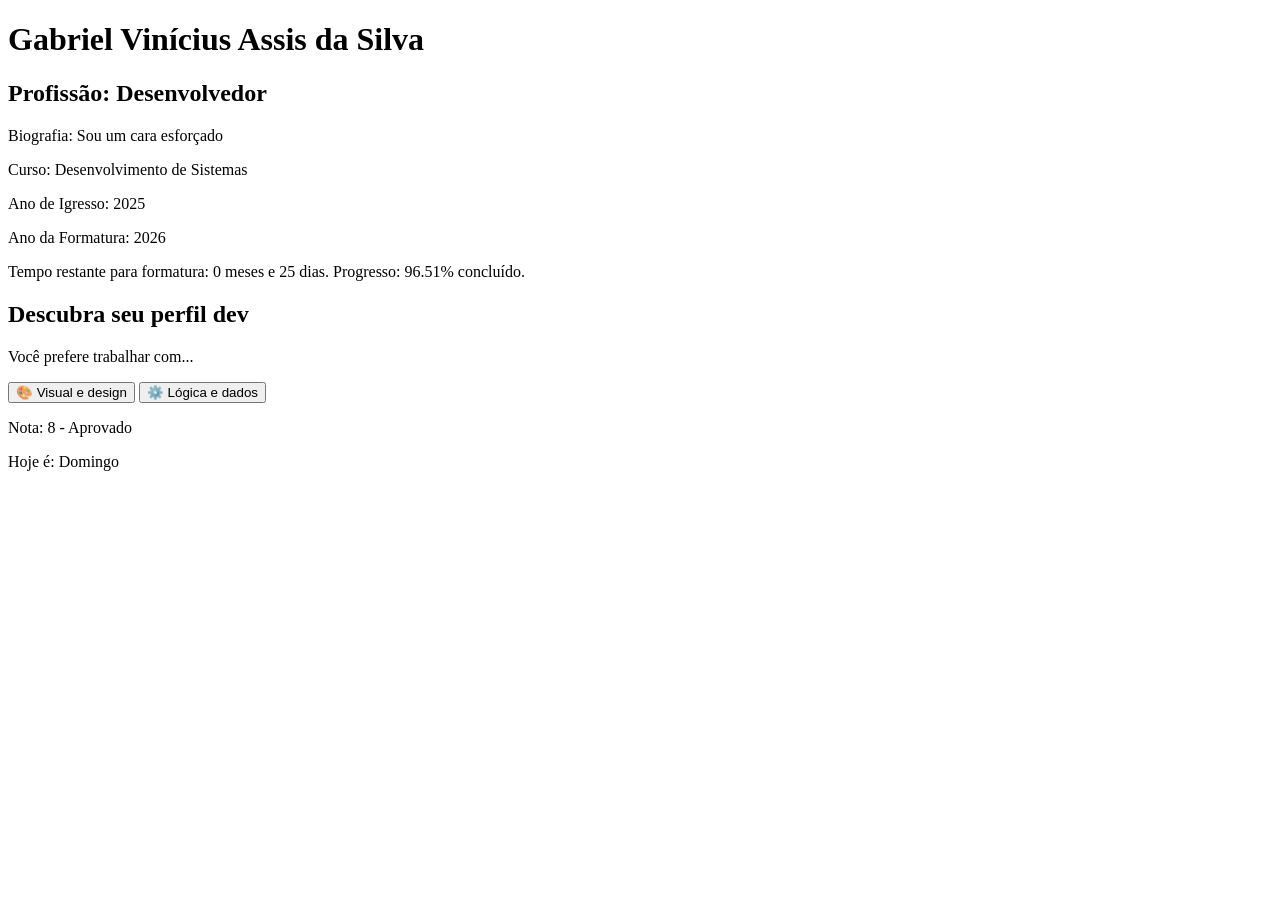
==== portifolio/pages/index.html @ f6652738 "Melhora a lógica de datas, corrige texto e adiciona um quiz de perfil" ====
<!DOCTYPE html>
<html lang="pt-BR">
<head>
    <meta charset="UTF-8">
    <meta name="viewport" content="width=device-width, initial-scale=1.0">
    <link rel="stylesheet" href="../styles/style.css">
    <title>Portifólio</title>
</head>
<body>

    <main>
        <h1 id="meuNome"></h1>
        <h2 id="tituloProfissional"></h2>
        <p id="minhaBio"></p>
        <p id="curso"></p>
        <p id="anoIgresso"></p>
        <p id="anoFormatura"></p>

        <p id="tempoRestanteParaFormatura"></p>

        <section id="quiz">
            <h2>Descubra seu perfil dev</h2>
            <p>Você prefere trabalhar com...</p>
    
            <button id="btn-visual">🎨 Visual e design</button>
            <button id="btn-logica">⚙️ Lógica e dados</button>
    
            <div id="resultado-quiz"></div>
        </section>
    </main>


    <script src="../scripts/script.js"></script>
</body>
</html>
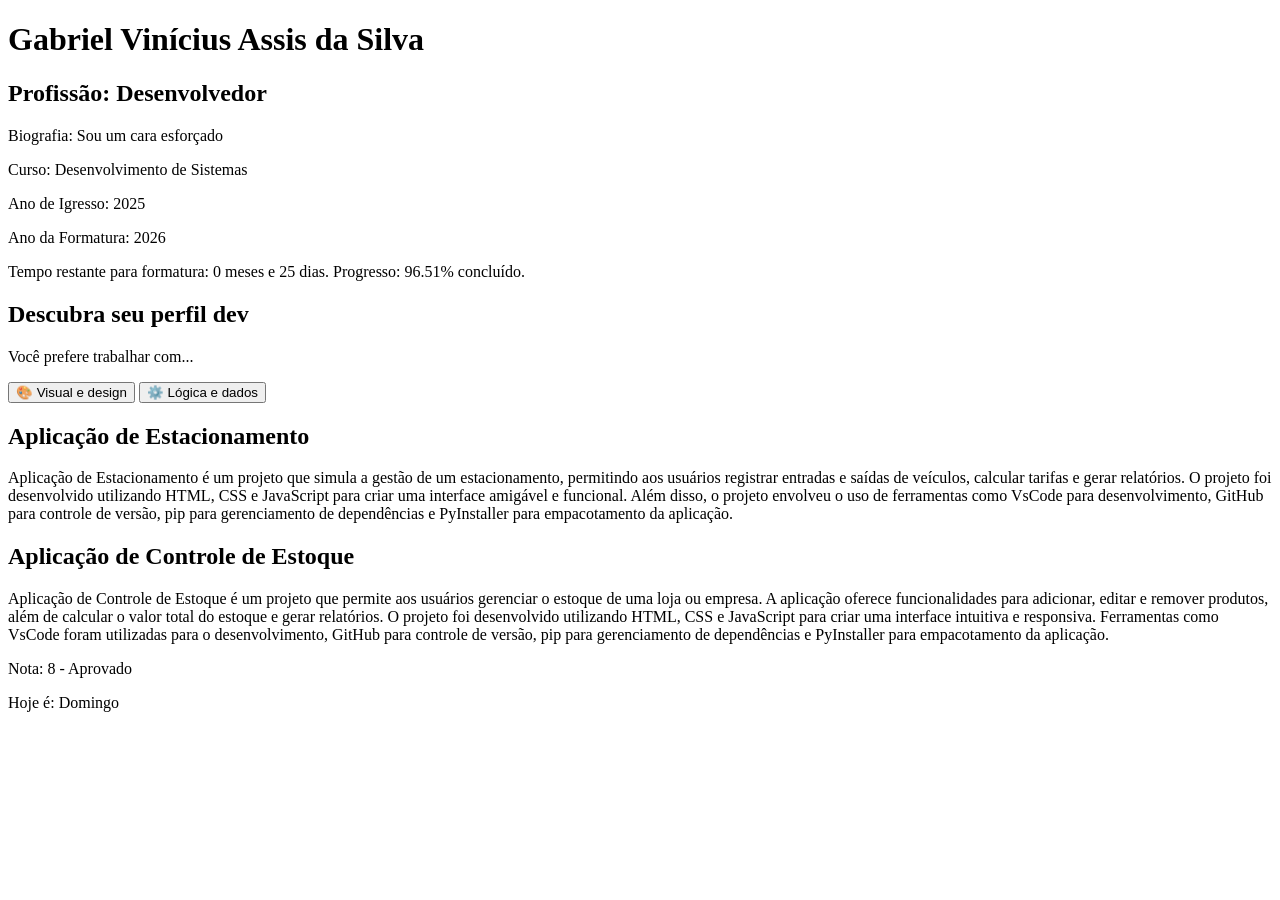
==== commit 5d5370f9: "Adiciona array de projetos e exibe descrições no HTML" ====
--- a/portifolio/pages/index.html
+++ b/portifolio/pages/index.html
@@ -27,6 +27,7 @@
     
             <div id="resultado-quiz"></div>
         </section>
+            <div id="container-projetos"></div>
     </main>
 
 
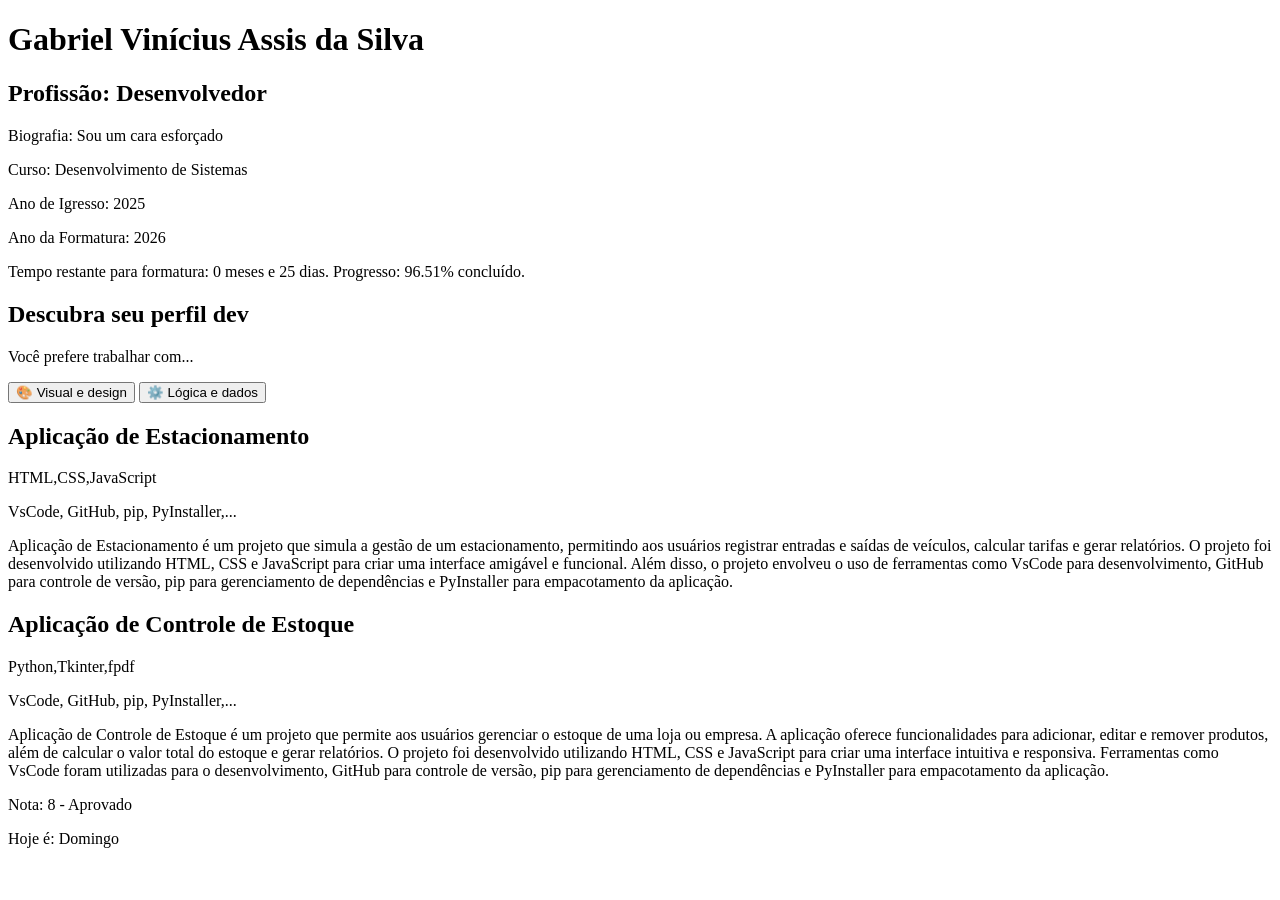
==== commit 6fe3f807: "Adição complementares de projetos em HTML" ====
--- a/portifolio/pages/index.html
+++ b/portifolio/pages/index.html
@@ -27,7 +27,7 @@
     
             <div id="resultado-quiz"></div>
         </section>
-            <div id="container-projetos"></div>
+            <div id="projetos"></div>
     </main>
 
 
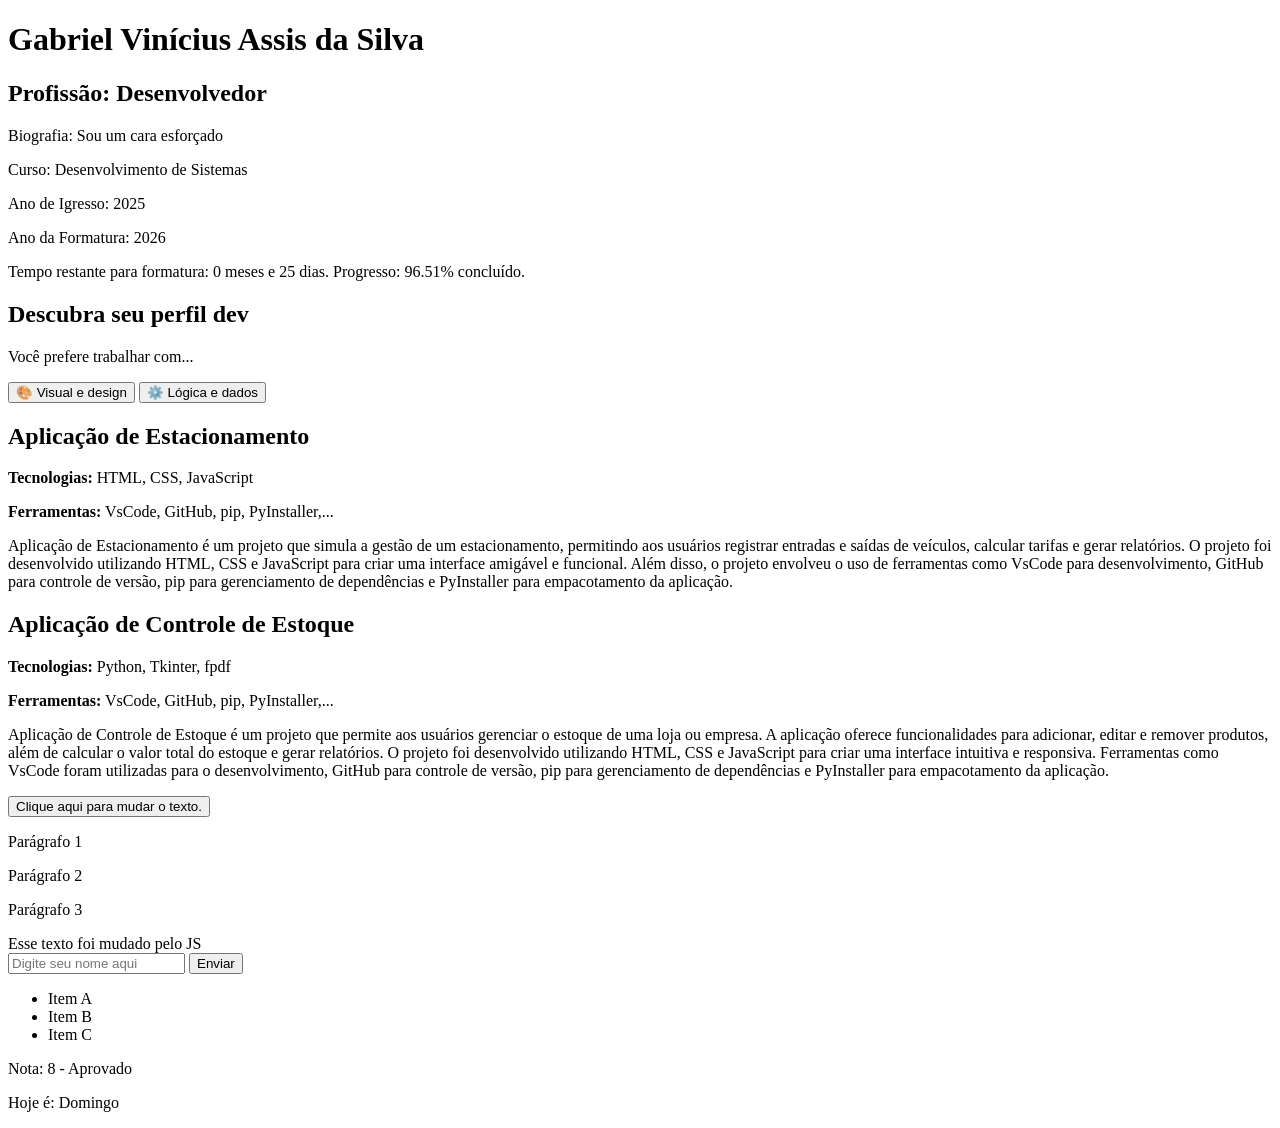
==== commit 267b6b3e: "adiciona interatividade com botões e entrada de texto" ====
--- a/portifolio/pages/index.html
+++ b/portifolio/pages/index.html
@@ -28,6 +28,22 @@
             <div id="resultado-quiz"></div>
         </section>
             <div id="projetos"></div>
+
+        <button id="mudaTexto">Clique aqui para mudar o texto.</button>
+        
+        <p class="paragrafo"> Parágrafo 1 </p>
+        <p class="paragrafo"> Parágrafo 2 </p>
+        <p class="paragrafo"> Parágrafo 3 </p>
+
+        <div id="caixa"> Sou uma caixa </div>
+        <input type="text" id="nome" name="usuario" placeholder="Digite seu nome aqui">
+        <button id="enviar">Enviar</button>
+
+        <ul>
+        <li>Item A</li>
+        <li>Item B</li>
+        <li>Item C</li>
+        </ul>
     </main>
 
 
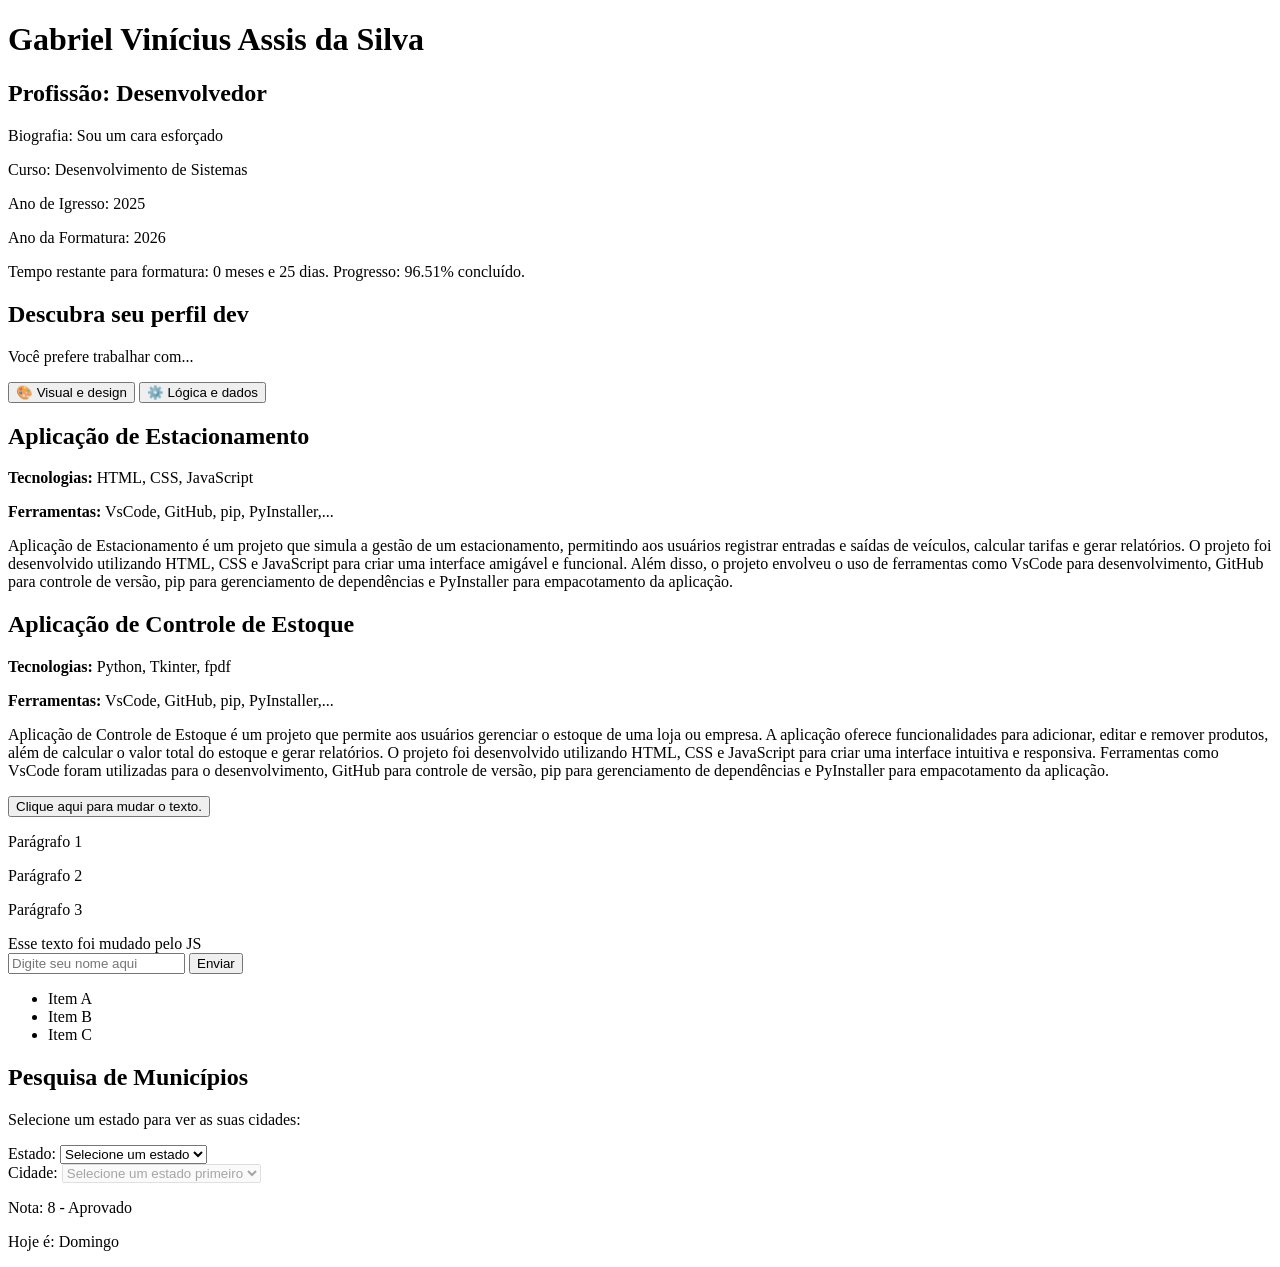
==== commit e1dbbeaf: "integra API do IBGE para busca e exibição de estados e municípios" ====
--- a/portifolio/pages/index.html
+++ b/portifolio/pages/index.html
@@ -44,6 +44,29 @@
         <li>Item B</li>
         <li>Item C</li>
         </ul>
+
+        <section id="localidades">
+            <h2>Pesquisa de Municípios</h2>
+            <p>Selecione um estado para ver as suas cidades:</p>
+    
+            <div class="campo-selecao">
+                <label for="select-estado">Estado:</label>
+                <select id="select-estado">
+                    <option value="">Selecione um estado</option>
+            </select>
+            </div>
+
+            <div class="campo-selecao">
+                <label for="select-cidade">Cidade:</label>
+                <select id="select-cidade" disabled>
+                    <option value="">Selecione um estado primeiro</option>
+                </select>
+            </div>
+
+            <div id="resultado-localidade" style="margin-top: 15px; font-weight: bold;">
+                <p id="texto-regiao"></p>
+            </div>
+        </section>
     </main>
 
 
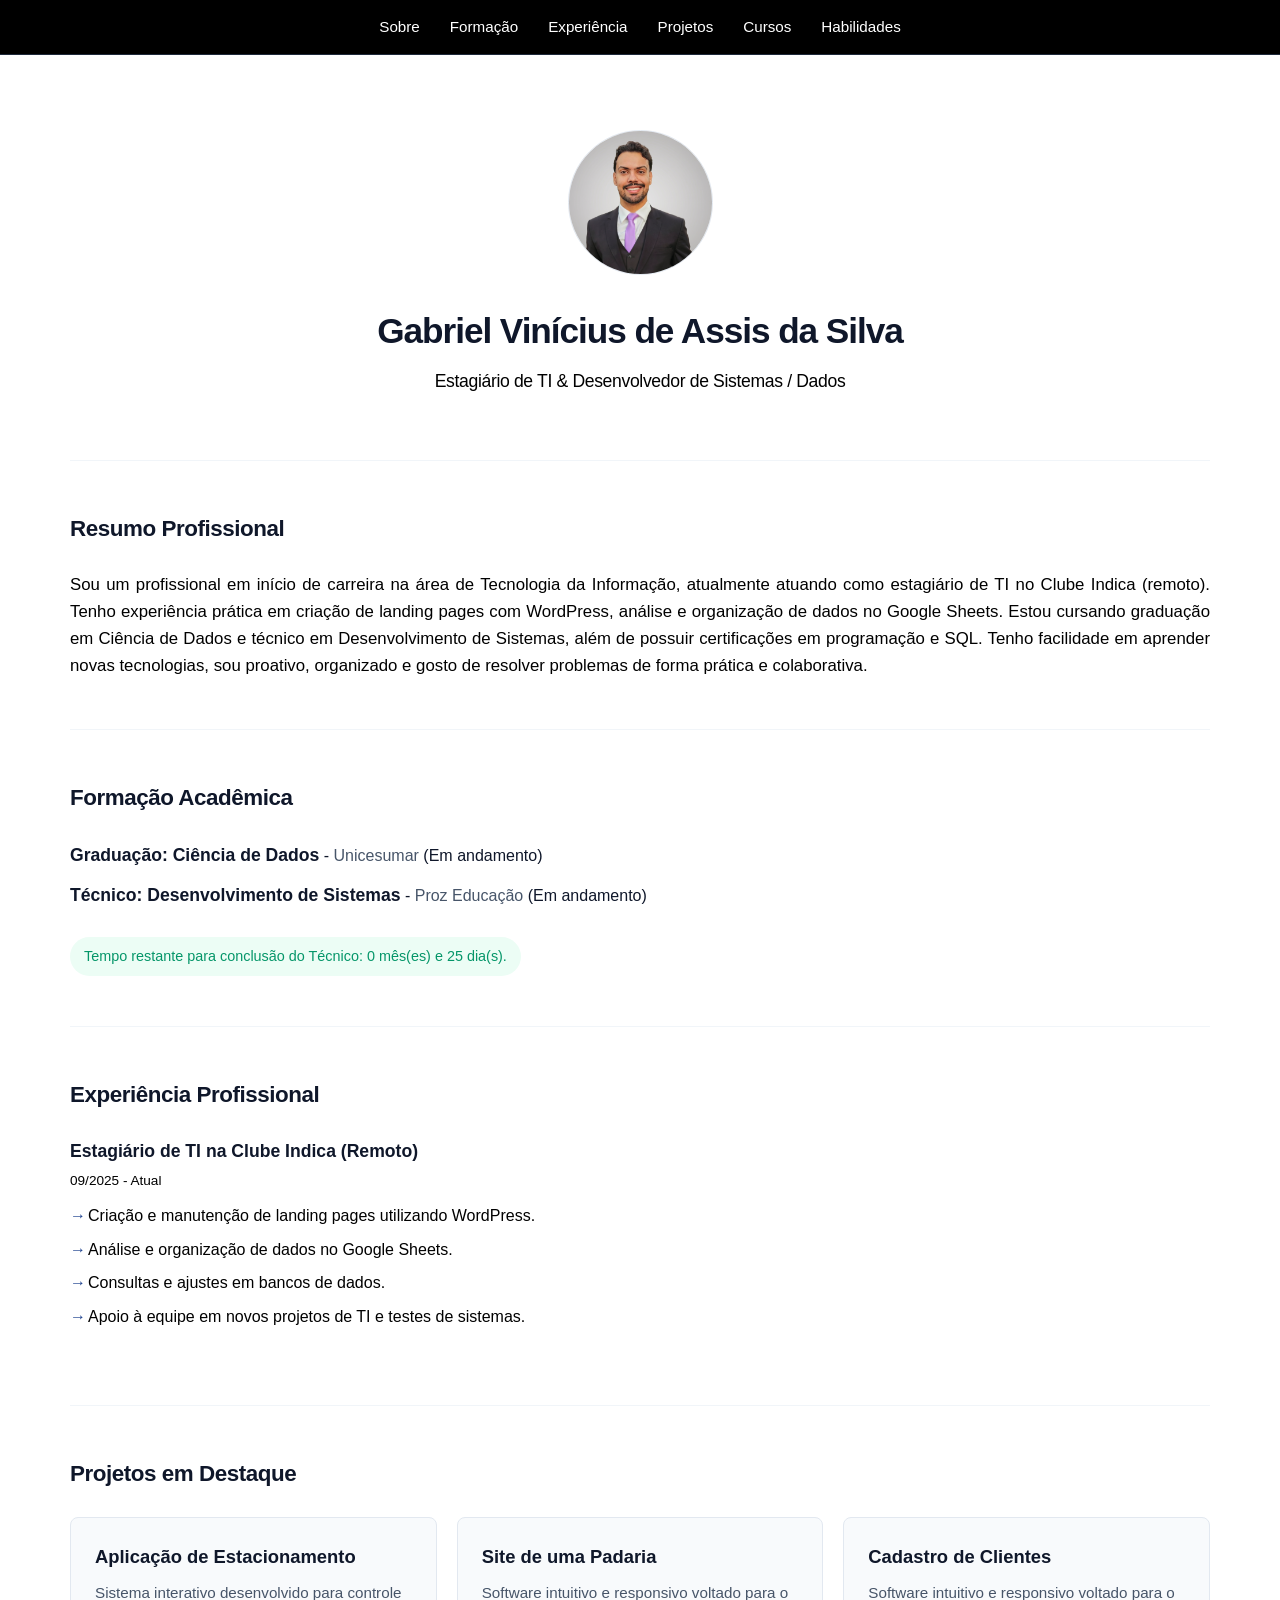
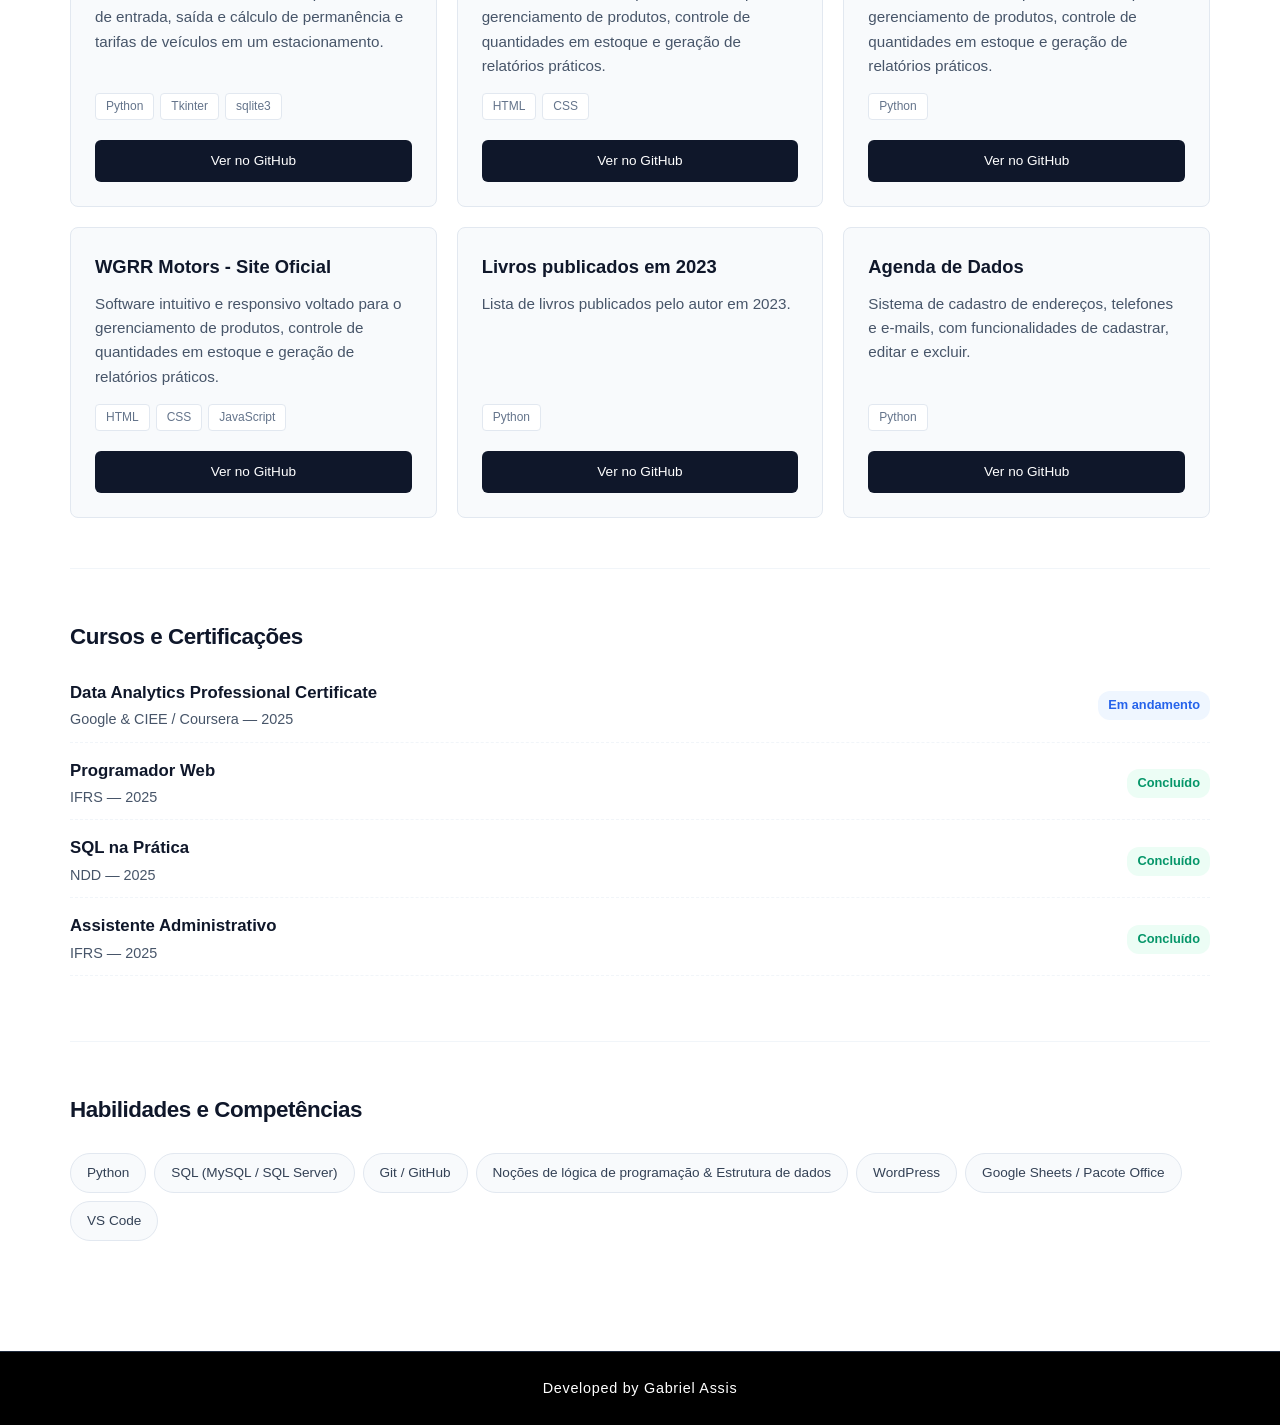
==== commit a015edd2: "expansão do conteúdo do portfólio com projetos e certificações" ====
--- a/portifolio/pages/index.html
+++ b/portifolio/pages/index.html
@@ -4,71 +4,65 @@
     <meta charset="UTF-8">
     <meta name="viewport" content="width=device-width, initial-scale=1.0">
     <link rel="stylesheet" href="../styles/style.css">
-    <title>Portifólio</title>
+    <title>Gabriel Vinícius | Portfólio</title>
 </head>
 <body>
 
-    <main>
-        <h1 id="meuNome"></h1>
-        <h2 id="tituloProfissional"></h2>
-        <p id="minhaBio"></p>
-        <p id="curso"></p>
-        <p id="anoIgresso"></p>
-        <p id="anoFormatura"></p>
+    <header class="navbar">
+        <div class="nav-container">
+            <a href="#sobre" class="nav-link">Sobre</a>
+            <a href="#formacao" class="nav-link">Formação</a>
+            <a href="#experiencia" class="nav-link">Experiência</a>
+            <a href="#projetos" class="nav-link">Projetos</a>
+            <a href="#certificacoes" class="nav-link">Cursos</a> <a href="#habilidades" class="nav-link">Habilidades</a>
+        </div>
+    </header>
 
-        <p id="tempoRestanteParaFormatura"></p>
+    <main class="site-container">
+        
+        <section id="perfil-topo">
+            <img src="../img/foto_perfil.png" alt="Foto de Gabriel Vinícius" id="foto-perfil">
+            <h1 id="meuNome"></h1>
+            <h2 id="tituloProfissional"></h2>
+        </section>
 
-        <section id="quiz">
-            <h2>Descubra seu perfil dev</h2>
-            <p>Você prefere trabalhar com...</p>
+        <section id="sobre" class="secao-conteudo">
+            <h2>Resumo Profissional</h2>
+            <p id="resumoProfissional"></p>
+        </section>
+
+        <section id="formacao" class="secao-conteudo">
+            <h2>Formação Acadêmica</h2>
+            <div id="lista-formacao"></div>
+            <p id="tempoRestanteParaFormatura"></p>
+        </section>
+
+        <section id="experiencia" class="secao-conteudo">
+            <h2>Experiência Profissional</h2>
+            <div id="lista-experiencia"></div>
+        </section>
+
+        <section id="projetos" class="secao-conteudo">
+            <h2>Projetos em Destaque</h2>
+            <div id="cards-projetos-container"></div>
+        </section>
+
+        <section id="certificacoes" class="secao-conteudo">
+            <h2>Cursos e Certificações</h2>
+            <div id="lista-certificacoes"></div>
+        </section>
+
+        <section id="habilidades" class="secao-conteudo">
+            <h2>Habilidades e Competências</h2>
+            <ul id="lista-habilidades"></ul>
+        </section>
+
+        
+    </main>
     
-            <button id="btn-visual">🎨 Visual e design</button>
-            <button id="btn-logica">⚙️ Lógica e dados</button>
-    
-            <div id="resultado-quiz"></div>
-        </section>
-            <div id="projetos"></div>
-
-        <button id="mudaTexto">Clique aqui para mudar o texto.</button>
-        
-        <p class="paragrafo"> Parágrafo 1 </p>
-        <p class="paragrafo"> Parágrafo 2 </p>
-        <p class="paragrafo"> Parágrafo 3 </p>
-
-        <div id="caixa"> Sou uma caixa </div>
-        <input type="text" id="nome" name="usuario" placeholder="Digite seu nome aqui">
-        <button id="enviar">Enviar</button>
-
-        <ul>
-        <li>Item A</li>
-        <li>Item B</li>
-        <li>Item C</li>
-        </ul>
-
-        <section id="localidades">
-            <h2>Pesquisa de Municípios</h2>
-            <p>Selecione um estado para ver as suas cidades:</p>
-    
-            <div class="campo-selecao">
-                <label for="select-estado">Estado:</label>
-                <select id="select-estado">
-                    <option value="">Selecione um estado</option>
-            </select>
-            </div>
-
-            <div class="campo-selecao">
-                <label for="select-cidade">Cidade:</label>
-                <select id="select-cidade" disabled>
-                    <option value="">Selecione um estado primeiro</option>
-                </select>
-            </div>
-
-            <div id="resultado-localidade" style="margin-top: 15px; font-weight: bold;">
-                <p id="texto-regiao"></p>
-            </div>
-        </section>
-    </main>
-
+    <footer class="site-footer">
+        <p>Developed by Gabriel Assis</p>
+    </footer>
 
     <script src="../scripts/script.js"></script>
 </body>
--- a/portifolio/styles/style.css
+++ b/portifolio/styles/style.css
@@ -0,0 +1,314 @@
+* {
+    margin: 0;
+    padding: 0;
+    box-sizing: border-box;
+}
+
+body {
+    font-family: -apple-system, BlinkMacSystemFont, "Segoe UI", Roboto, Helvetica, Arial, sans-serif;
+    background-color: #ffffff;
+    color: #0f172a;
+    line-height: 1.6;
+    padding-top: 70px;
+    /* Certifique-se de que NÃO existe nenhuma margem ou padding lateral aqui que afete o footer */
+}
+
+/* BARRA DE NAVEGAÇÃO FIXA NO TOPO */
+.navbar {
+    position: fixed;
+    top: 0;
+    left: 0;
+    width: 100%;
+    background-color: #000; 
+    border-bottom: 1px solid #1e293b; /* Borda sutil um pouco mais clara que o fundo */
+    z-index: 1000;
+}
+
+.nav-container {
+    max-width: 900px;
+    margin: 0 auto;
+    padding: 15px 20px;
+    display: flex;
+    justify-content: center;
+    gap: 30px;
+}
+
+.nav-link {
+    text-decoration: none;
+    color: #fff; 
+    font-size: 0.95rem;
+    font-weight: 500;
+    transition: color 0.2s ease;
+}
+
+.nav-link:hover {
+    color: #ffffff; 
+}
+
+/* CONTAINER CENTRAL DO CONTEÚDO */
+.site-container {
+    max-width: 1200px; /* Define o limite máximo que o texto pode crescer */
+    margin: 0 auto;   /* O "auto" calcula o espaço que sobrou e divide igualmente, centralizando tudo */
+    padding: 0 30px;  /* Garante um espaço de segurança de 30px nas laterais para telas menores */
+}
+
+/* SEÇÕES FLUIDAS */
+.secao-conteudo {
+    padding: 50px 0;
+    border-bottom: 1px solid #f1f5f9;
+}
+
+.secao-conteudo:last-of-type {
+    border-bottom: none;
+}
+
+h2 {
+    font-size: 1.4rem;
+    font-weight: 700;
+    color: #0f172a;
+    letter-spacing: -0.02em;
+    margin-bottom: 25px;
+}
+
+/* HEADER DO PERFIL (FOTO E NOME) */
+#perfil-topo {
+    text-align: center;
+    padding: 60px 0 40px 0;
+    border-bottom: 1px solid #f1f5f9;
+}
+
+#foto-perfil {
+    width: 145px;
+    height: 145px;
+    border-radius: 50%;
+    object-fit: cover;
+    margin-bottom: 20px;
+    border: 1px solid #e2e8f0;
+}
+
+#meuNome {
+    font-size: 2.2rem;
+    font-weight: 800;
+    color: #0f172a;
+    letter-spacing: -0.03em;
+    margin-bottom: 8px;
+}
+
+#tituloProfissional {
+    font-size: 1.1rem;
+    font-weight: 500;
+    color: #000;
+    text-transform: none;
+}
+
+/* RESUMO PROFISSIONAL */
+#resumoProfissional {
+    font-size: 1.05rem;
+    color: #000;
+    text-align: justify;
+}
+
+/* FORMAÇÃO E EXPERIÊNCIA */
+.item-formacao strong, .card-experiencia h3 {
+    font-size: 1.1rem;
+    color: #0f172a;
+    font-weight: 600;
+}
+
+.item-formacao span {
+    color: #475569;
+}
+
+.card-experiencia small {
+    display: block;
+    color: #000;
+    font-size: 0.85rem;
+    margin: 4px 0 12px 0;
+}
+
+.card-experiencia ul {
+    list-style-type: none;
+    padding-left: 0;
+}
+
+.card-experiencia ul li {
+    font-size: 1rem;
+    color: #000;
+    margin-bottom: 8px;
+    position: relative;
+    padding-left: 18px;
+}
+
+.card-experiencia ul li::before {
+    content: "→";
+    color: #224591; /* Detalhe em seta azul para as tarefas */
+    position: absolute;
+    left: 0;
+}
+
+#tempoRestanteParaFormatura {
+    margin-top: 15px;
+    font-size: 0.9rem;
+    color: #059669;
+    font-weight: 500;
+    background-color: #ecfdf5;
+    padding: 8px 14px;
+    border-radius: 20px;
+    display: inline-block;
+}
+
+/* SEÇÃO DE CARDS DE PROJETOS (GRID) */
+#cards-projetos-container {
+    display: grid;
+    grid-template-columns: repeat(auto-fit, minmax(280px, 1fr));
+    gap: 20px;
+    margin-top: 15px;
+}
+
+.card-projeto {
+    background-color: #f8fafc;
+    border: 1px solid #e2e8f0;
+    padding: 24px;
+    border-radius: 8px;
+    display: flex;
+    flex-direction: column;
+    justify-content: space-between;
+    transition: transform 0.2s ease, box-shadow 0.2s ease;
+}
+
+.card-projeto:hover {
+    transform: translateY(-4px); /* Efeito flutuante elegante */
+    box-shadow: 0 10px 15px -3px rgba(0, 0, 0, 0.05);
+    border-color: #cbd5e1;
+}
+
+.card-projeto h3 {
+    font-size: 1.15rem;
+    color: #0f172a;
+    margin-bottom: 10px;
+}
+
+.card-projeto p {
+    font-size: 0.95rem;
+    color: #475569;
+    margin-bottom: 15px;
+    flex-grow: 1;
+}
+
+.projeto-tags-container {
+    display: flex;
+    flex-wrap: wrap;
+    gap: 6px;
+    margin-bottom: 20px;
+}
+
+.projeto-tag {
+    background-color: #ffffff;
+    border: 1px solid #e2e8f0;
+    color: #64748b;
+    padding: 3px 10px;
+    border-radius: 4px;
+    font-size: 0.75rem;
+    font-weight: 500;
+}
+
+.btn-projeto {
+    display: inline-block;
+    text-align: center;
+    text-decoration: none;
+    background-color: #0f172a;
+    color: #ffffff;
+    padding: 10px 16px;
+    font-size: 0.85rem;
+    font-weight: 500;
+    border-radius: 6px;
+    transition: background-color 0.2s ease;
+}
+
+.btn-projeto:hover {
+    background-color: #102042;
+}
+
+/* HABILIDADES (CHIPS ARREDONDADOS) */
+#lista-habilidades {
+    display: flex;
+    flex-wrap: wrap;
+    gap: 8px;
+    list-style: none;
+    padding: 0;
+}
+
+.tag-habilidade {
+    background-color: #f8fafc;
+    color: #334155;
+    padding: 8px 16px;
+    border-radius: 20px;
+    font-size: 0.85rem;
+    font-weight: 500;
+    border: 1px solid #e2e8f0;
+    transition: all 0.2s ease;
+}
+
+.tag-habilidade:hover {
+    background-color: #e2e8f0;
+    color: #0f172a;
+}
+
+.site-footer {
+    width: 100%;
+    background-color: #000; /* Mesma cor escuro/grafite do header */
+    border-top: 1px solid #1e293b;
+    padding: 25px 0; /* Espaçamento interno vertical */
+    text-align: center;
+    
+    width: 100%; 
+    margin-top: 60px; /* Afastamento do conteúdo de cima */
+}
+
+.site-footer p {
+    color: #fff;
+    font-size: 0.9rem;
+    font-weight: 500;
+    letter-spacing: 0.05em;
+}
+
+/* AJUSTES PARA DISPOSITIVOS MÓVEIS (RESPONSIVIDADE) */
+@media (max-width: 767px) {
+    /* Faz o menu quebrar de linha caso falte espaço, evitando rolagem horizontal */
+    .nav-container {
+        gap: 10px;
+        flex-wrap: wrap; 
+        padding: 10px;
+    }
+
+    .nav-link {
+        font-size: 0.85rem;
+    }
+
+    /* Reduz as margens laterais no celular para o texto ter mais espaço */
+    .site-container {
+        padding: 0 15px; 
+    }
+
+    /* Diminui os espaços em branco entre as seções */
+    .secao-conteudo {
+        padding: 35px 0;
+    }
+
+    /* Ajusta o tamanho da foto e do nome para telas menores */
+    #foto-perfil {
+        width: 120px;
+        height: 120px;
+    }
+
+    #meuNome {
+        font-size: 1.8rem;
+    }
+
+    /* Os cards de experiência, formação e cursos ganham respiro no mobile */
+    .item-curso {
+        flex-direction: column;
+        align-items: flex-start !important;
+        gap: 10px;
+    }
+}
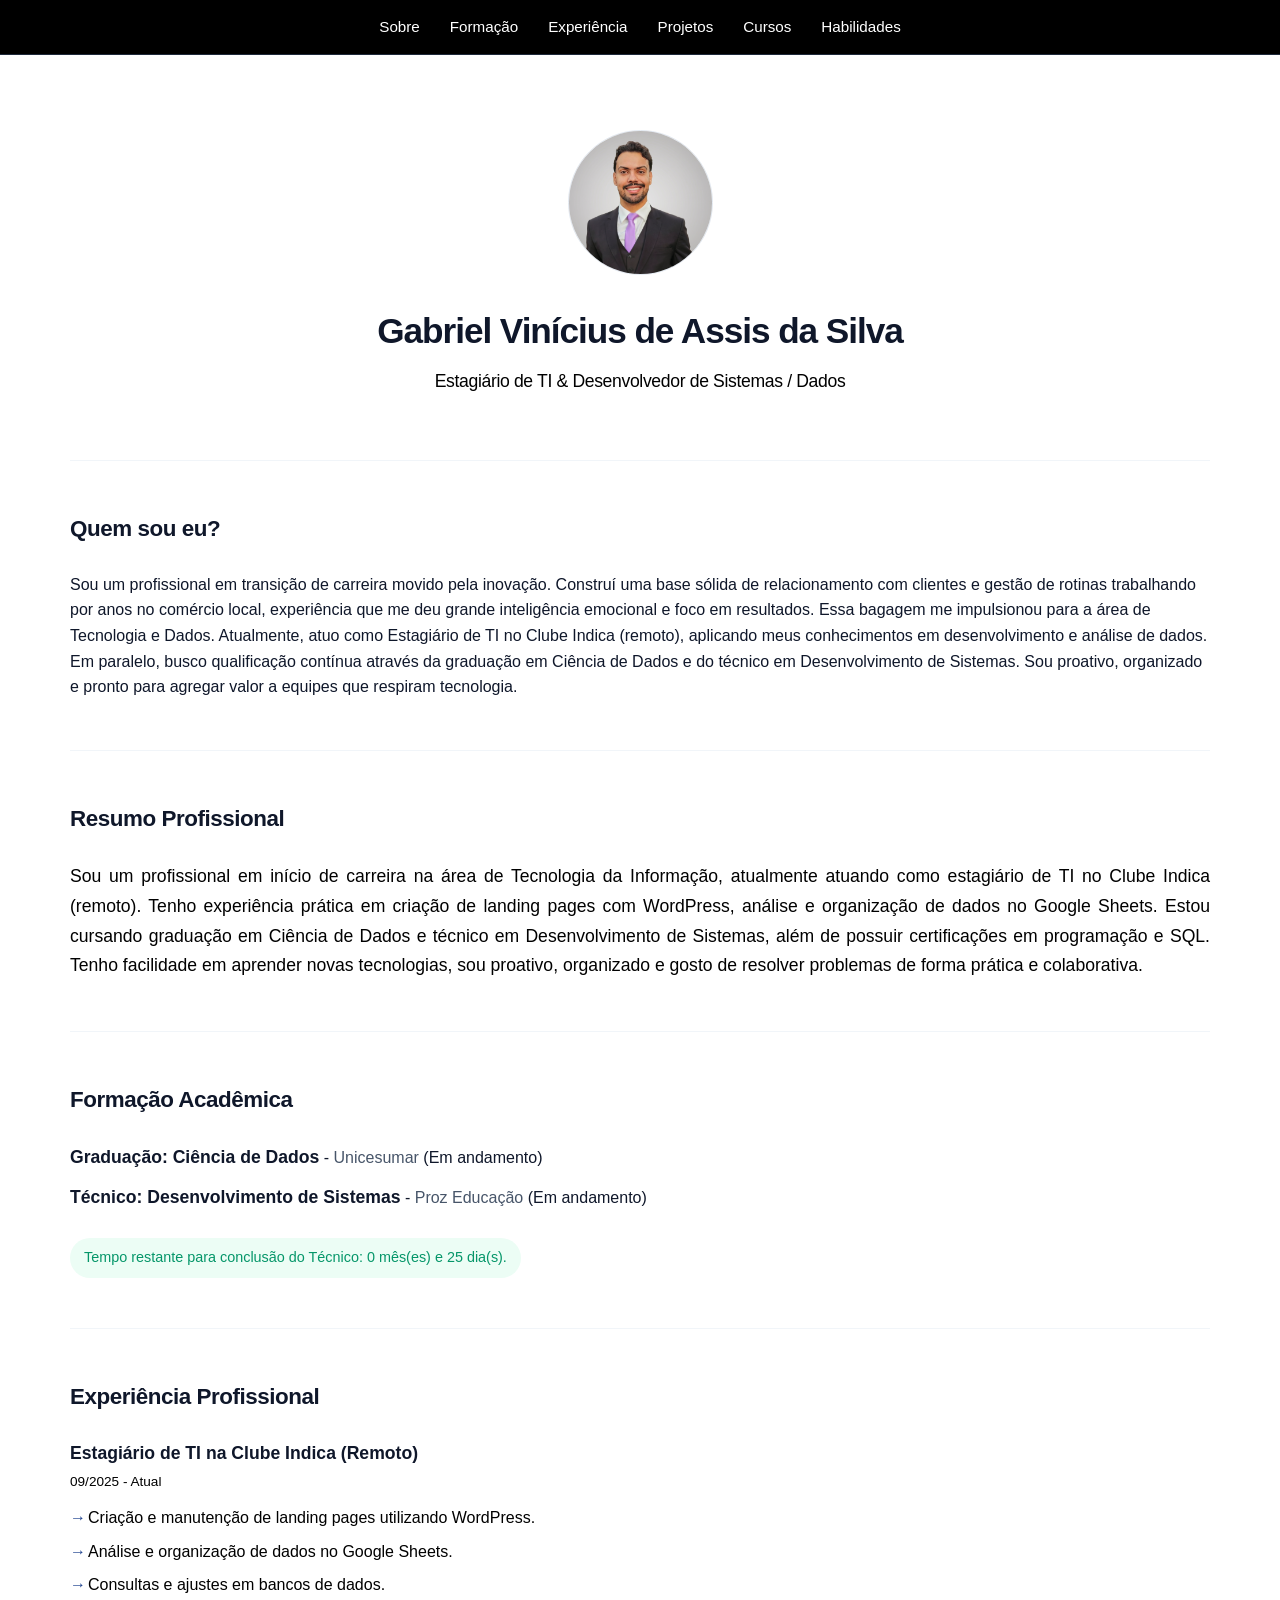
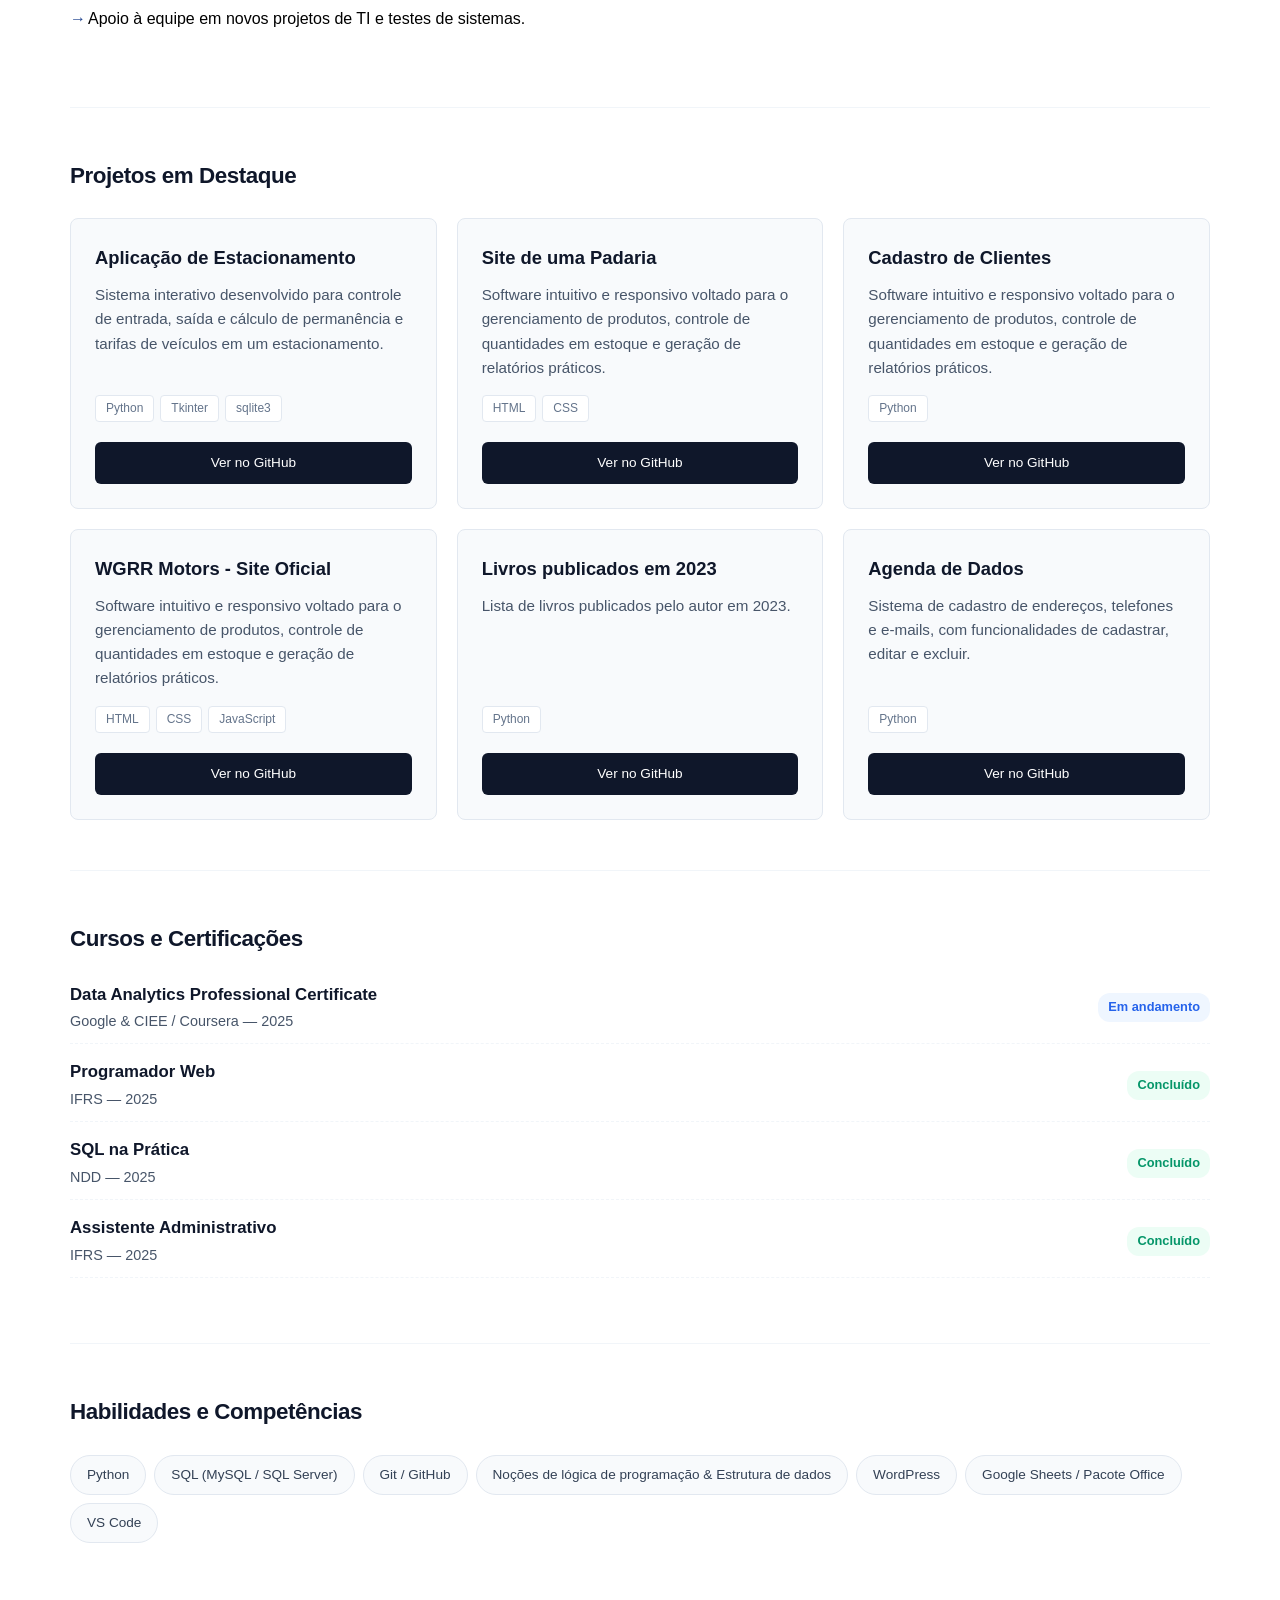
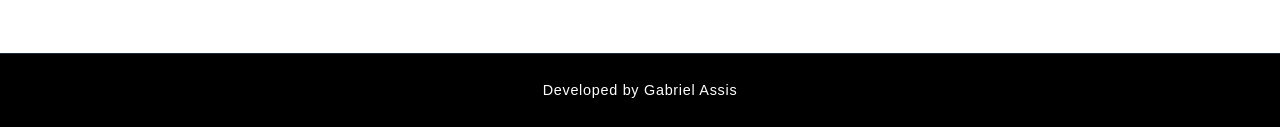
==== commit 68d4ff7f: "atualiza resumo da seção Sobre com storytelling e transição de carreira" ====
--- a/portifolio/pages/index.html
+++ b/portifolio/pages/index.html
@@ -24,6 +24,11 @@
             <img src="../img/foto_perfil.png" alt="Foto de Gabriel Vinícius" id="foto-perfil">
             <h1 id="meuNome"></h1>
             <h2 id="tituloProfissional"></h2>
+        </section>
+
+        <section id="sobre" class="secao-conteudo">
+            <h2>Quem sou eu?</h2>
+            <p id="resumoPessoal"></p>
         </section>
 
         <section id="sobre" class="secao-conteudo">
--- a/portifolio/styles/style.css
+++ b/portifolio/styles/style.css
@@ -103,9 +103,10 @@
 
 /* RESUMO PROFISSIONAL */
 #resumoProfissional {
-    font-size: 1.05rem;
+    font-size: 1.1rem; /* Texto ligeiramente maior para destacar a introdução */
     color: #000;
     text-align: justify;
+    line-height: 1.7; /* Mais espaço entre as linhas para facilitar a leitura */
 }
 
 /* FORMAÇÃO E EXPERIÊNCIA */
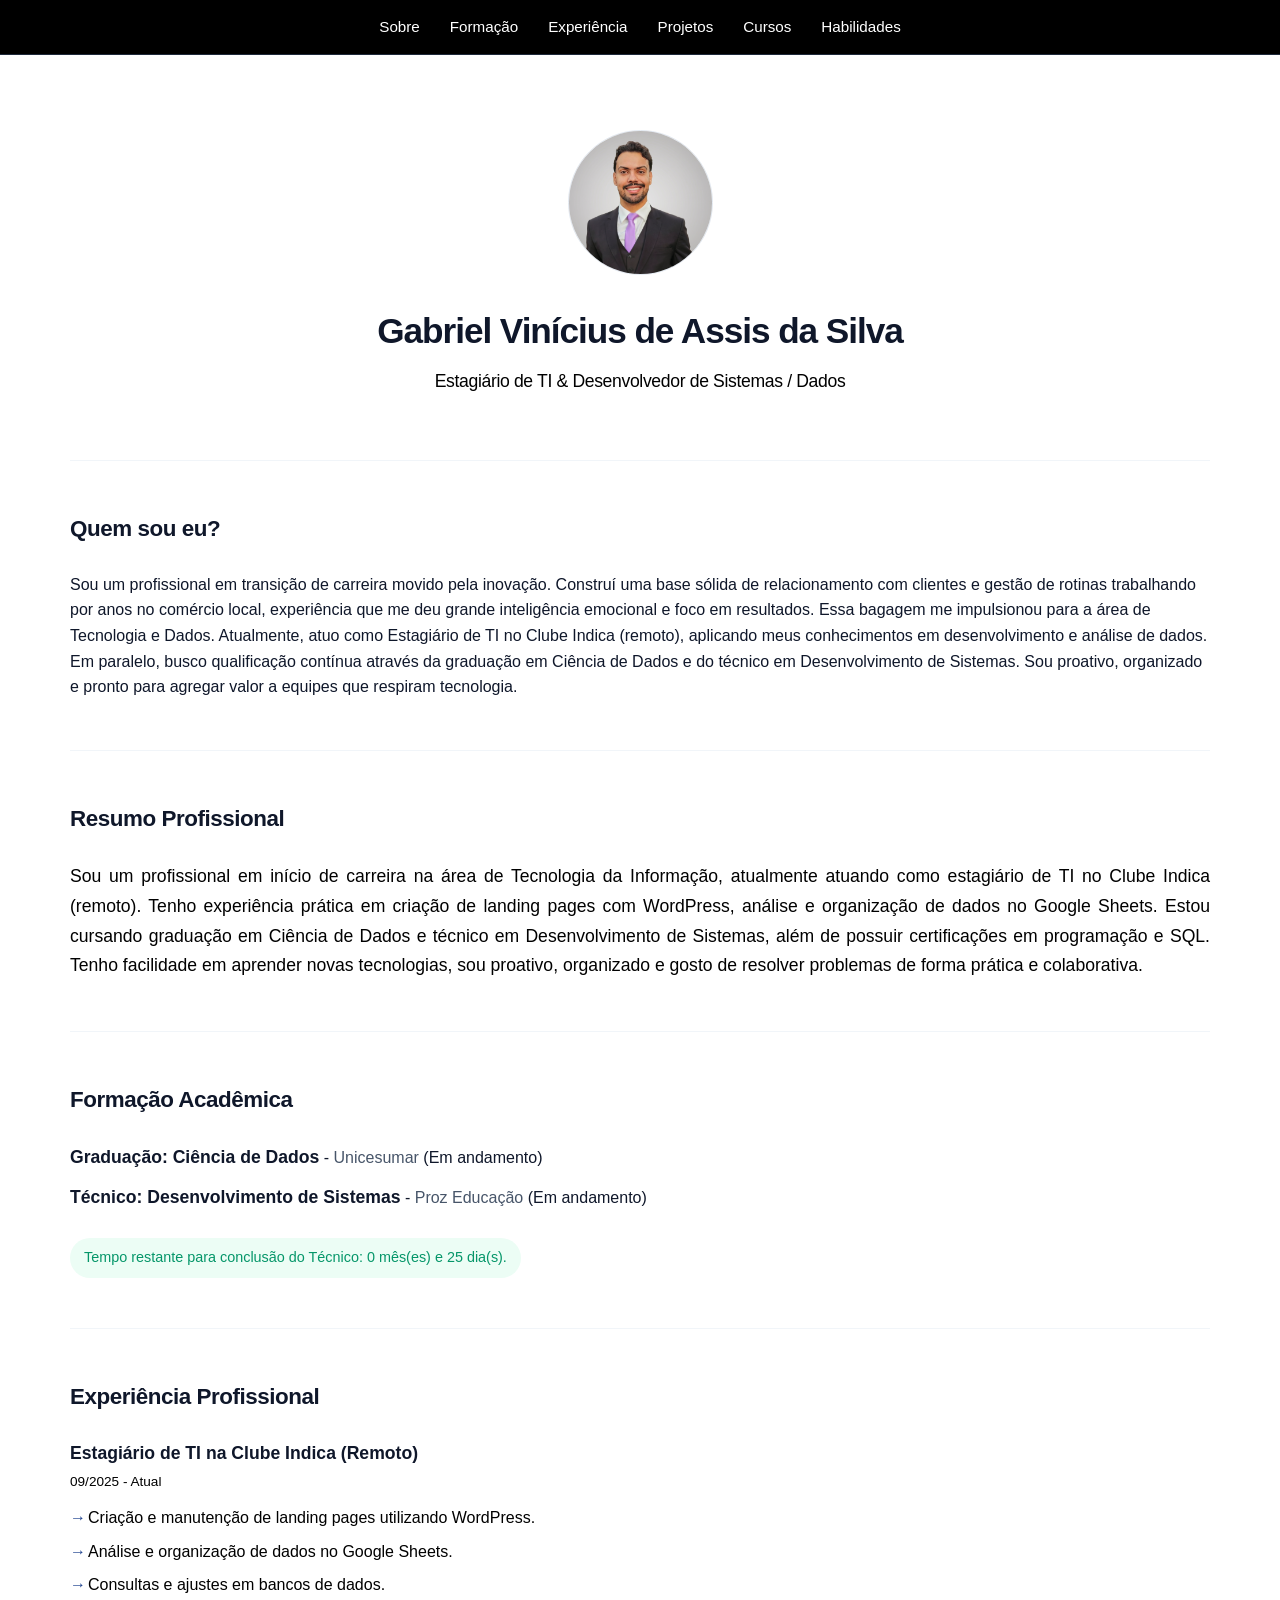
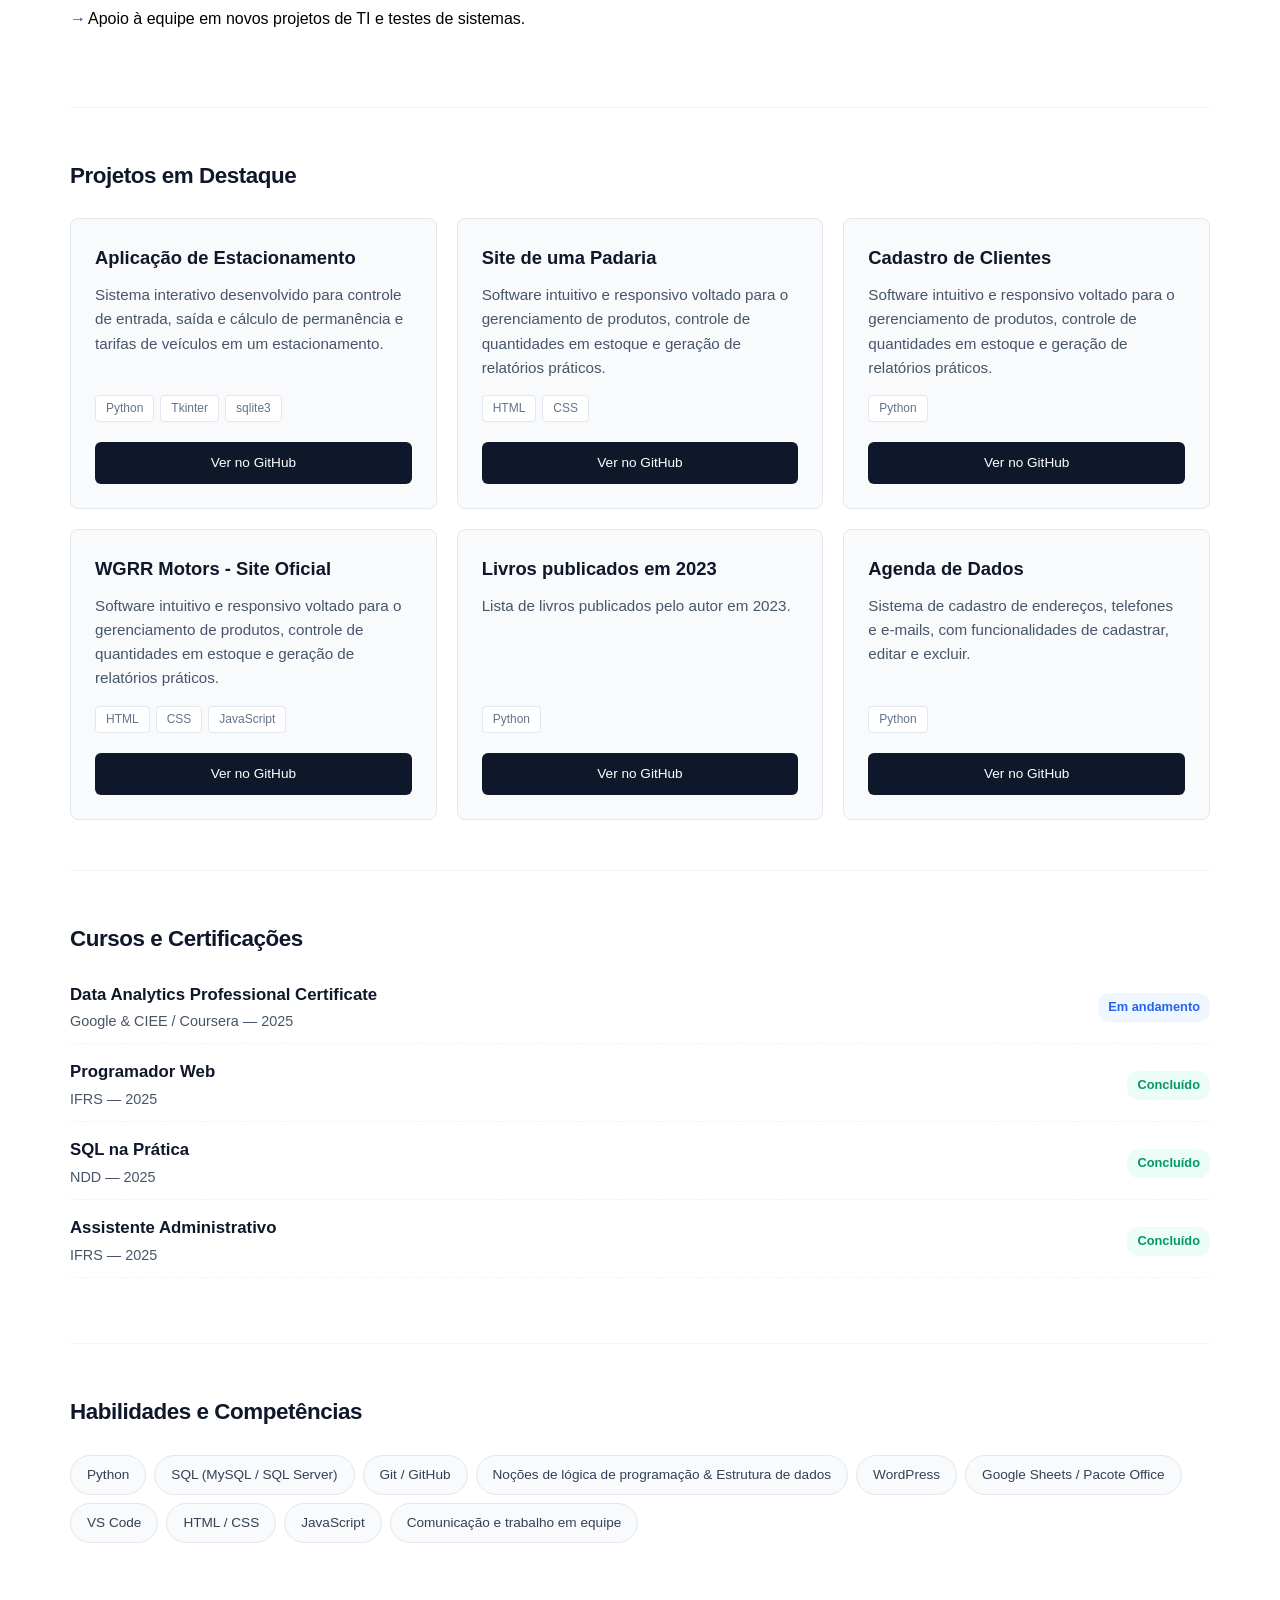
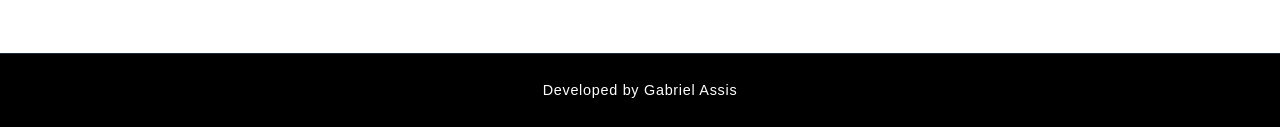
==== commit 479a8a81: "adição de novas habilidades e competências" ====
--- a/portifolio/pages/index.html
+++ b/portifolio/pages/index.html
@@ -14,14 +14,15 @@
             <a href="#formacao" class="nav-link">Formação</a>
             <a href="#experiencia" class="nav-link">Experiência</a>
             <a href="#projetos" class="nav-link">Projetos</a>
-            <a href="#certificacoes" class="nav-link">Cursos</a> <a href="#habilidades" class="nav-link">Habilidades</a>
+            <a href="#certificacoes" class="nav-link">Cursos</a> 
+            <a href="#habilidades" class="nav-link">Habilidades</a>
         </div>
     </header>
 
     <main class="site-container">
         
         <section id="perfil-topo">
-            <img src="../img/foto_perfil.png" alt="Foto de Gabriel Vinícius" id="foto-perfil">
+            <img src="../img/foto_perfil.png" alt="Foto Gabriel Vinícius" id="foto-perfil">
             <h1 id="meuNome"></h1>
             <h2 id="tituloProfissional"></h2>
         </section>
@@ -62,7 +63,6 @@
             <ul id="lista-habilidades"></ul>
         </section>
 
-        
     </main>
     
     <footer class="site-footer">
